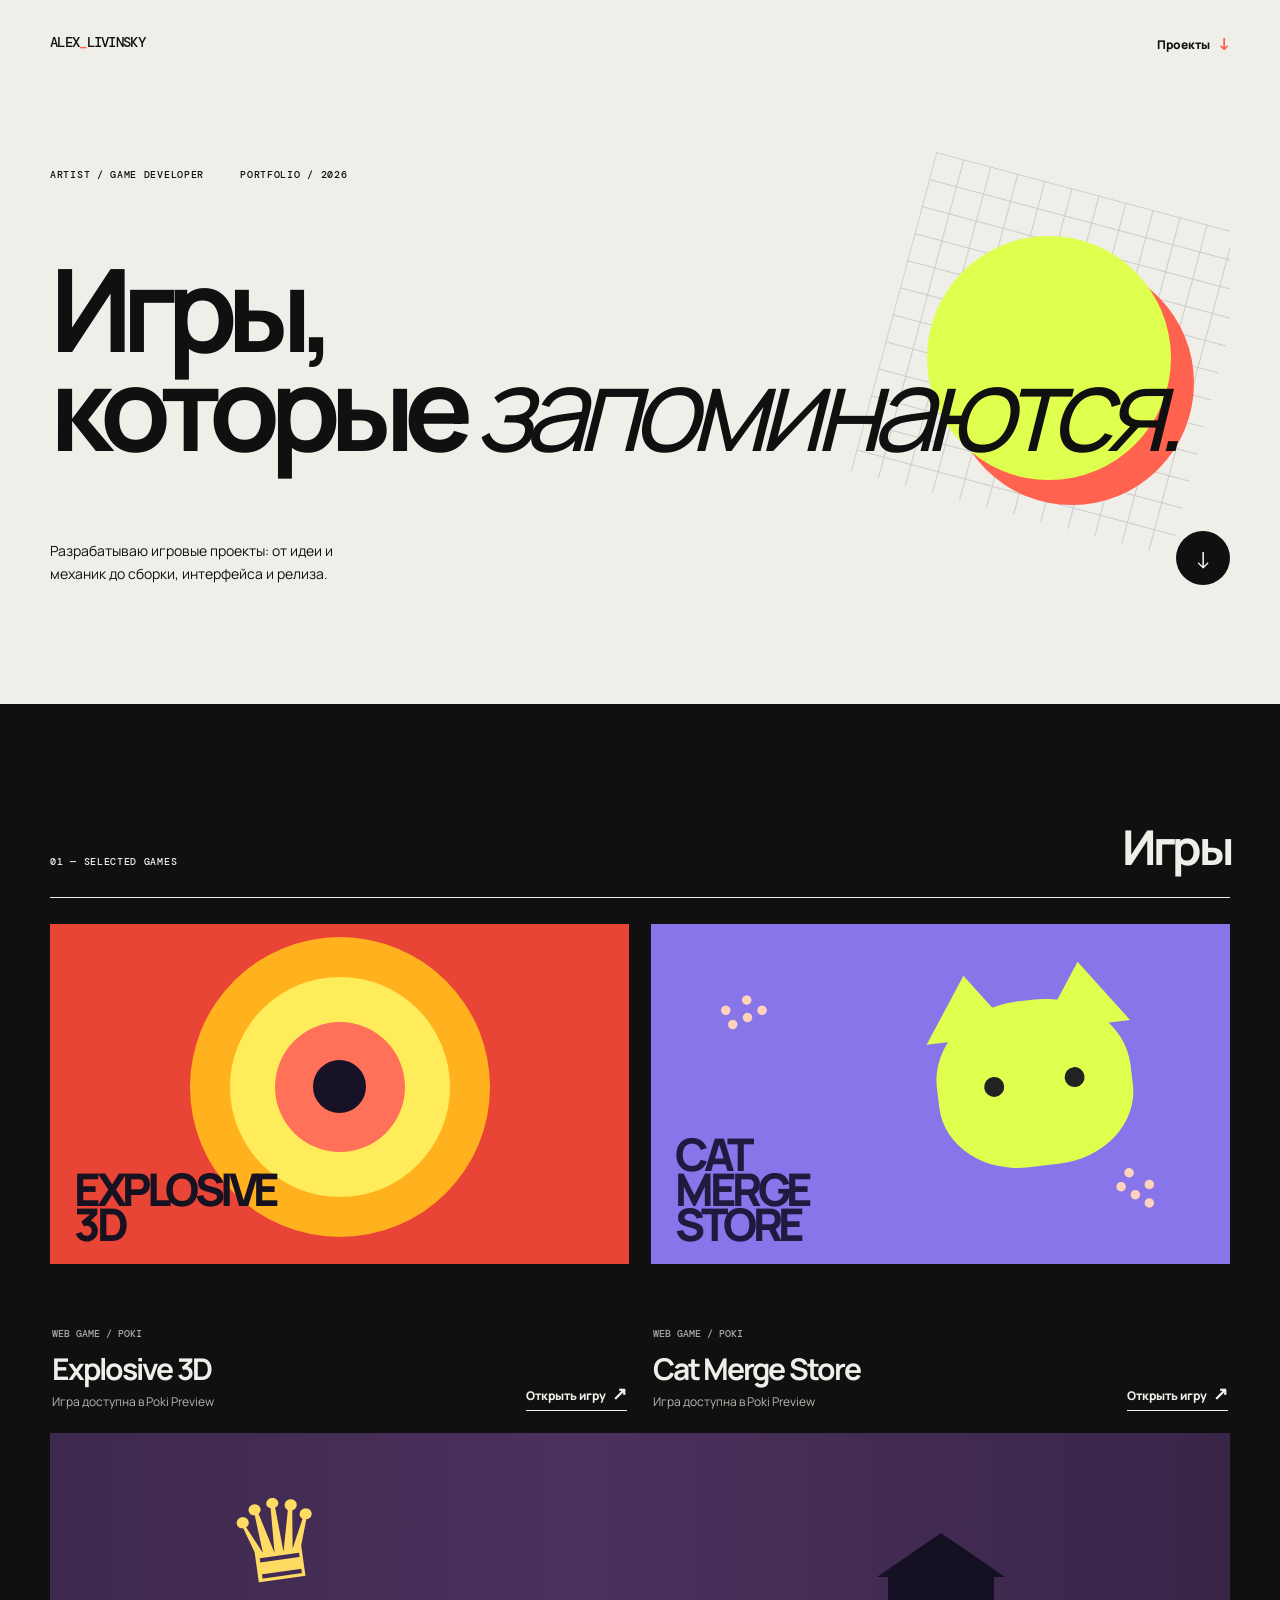
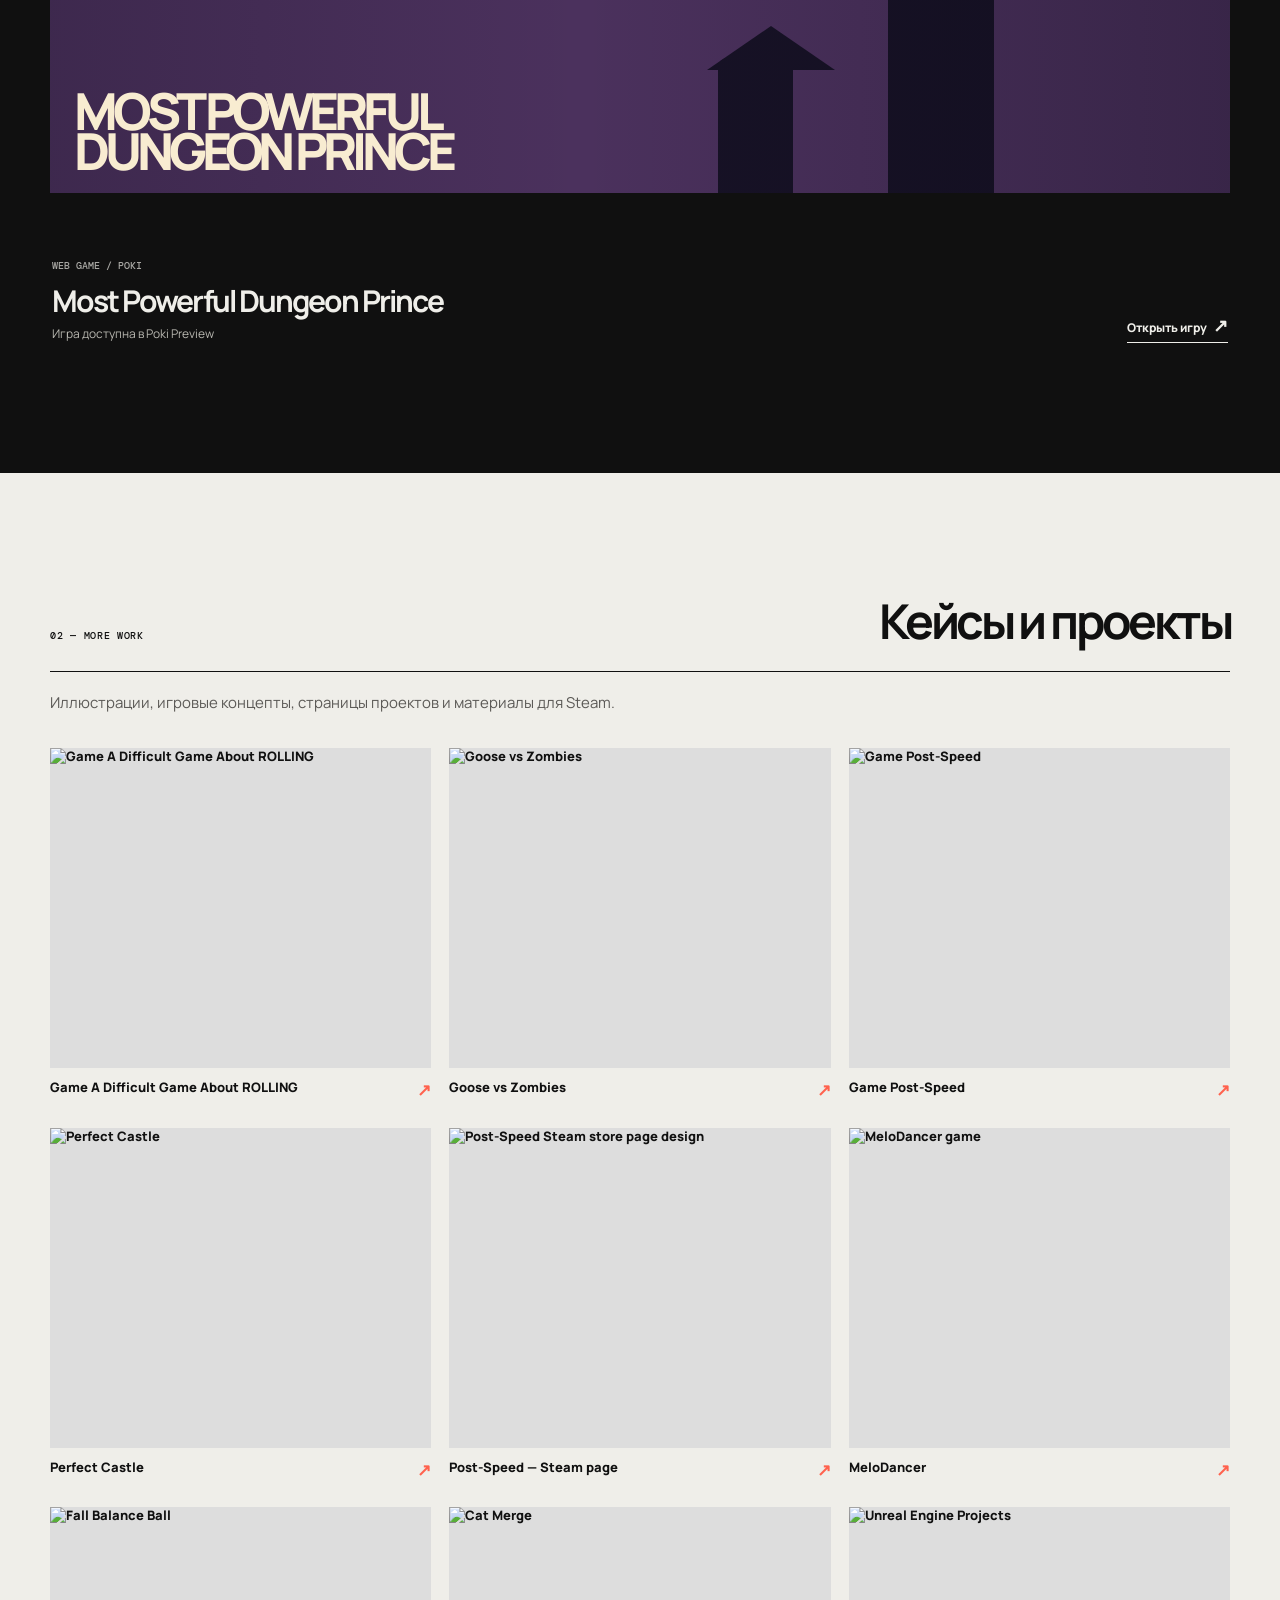
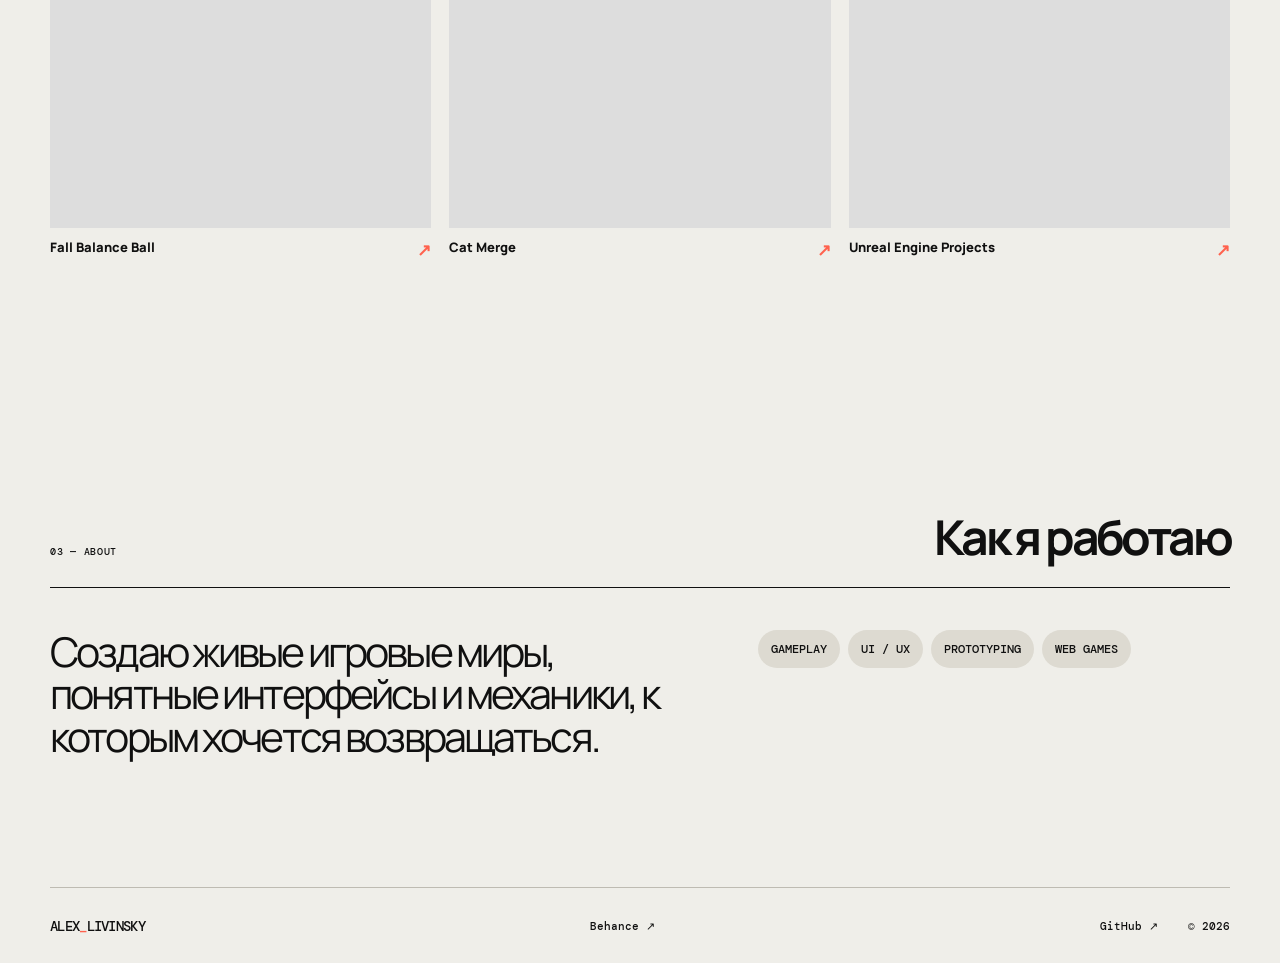
==== index.html @ 9c4ce67a "Build complete game developer portfolio" ====
<!doctype html>
<html lang="ru">
  <head>
    <meta charset="UTF-8" />
    <meta name="viewport" content="width=device-width, initial-scale=1.0" />
    <meta name="description" content="Портфолио Volshebnikcanti — игры и игровые проекты." />
    <title>Alex Livinsky — Game Developer</title>
    <link rel="preconnect" href="https://fonts.googleapis.com" />
    <link rel="preconnect" href="https://fonts.gstatic.com" crossorigin />
    <link href="https://fonts.googleapis.com/css2?family=DM+Mono:wght@400;500&family=Manrope:wght@400;500;600;700;800&display=swap" rel="stylesheet" />
    <link rel="stylesheet" href="styles.css" />
  </head>
  <body>
    <header class="site-header wrap">
      <a class="brand" href="#top">ALEX<span>_</span>LIVINSKY</a>
      <a class="nav-link" href="#games">Проекты <span>↓</span></a>
    </header>

    <main id="top">
      <section class="intro wrap">
        <div class="intro-meta"><span>ARTIST / GAME DEVELOPER</span><span>PORTFOLIO / 2026</span></div>
        <h1>Игры,<br />которые <i>запоминаются.</i></h1>
        <div class="intro-bottom">
          <p>Разрабатываю игровые проекты: от идеи и механик до сборки, интерфейса и релиза.</p>
          <a class="scroll-cue" href="#games" aria-label="Смотреть проекты">↓</a>
        </div>
        <div class="shape shape-grid" aria-hidden="true"></div><div class="shape shape-disc" aria-hidden="true"></div>
      </section>

      <section class="work wrap" id="games">
        <div class="section-head"><span>01 — SELECTED GAMES</span><h2>Игры</h2></div>
        <div class="game-list">
          <article class="game game-explosive">
            <div class="cover cover-explosive" aria-hidden="true">
              <span class="blast blast-1"></span><span class="blast blast-2"></span><span class="blast blast-3"></span><span class="blast-core"></span>
              <span class="cover-label">EXPLOSIVE<br />3D</span>
            </div>
            <div class="game-info"><div><p>WEB GAME / POKI</p><h3>Explosive 3D</h3><span>Игра доступна в Poki Preview</span></div><a href="https://poki.com/en/preview/0fb18f8c-0205-46f5-80f1-90db5573d32d/44653eb8-b43b-4bc2-a3bc-102a88415f2b" target="_blank" rel="noopener noreferrer">Открыть игру <b>↗</b></a></div>
          </article>
          <article class="game game-cats">
            <div class="cover cover-cats" aria-hidden="true">
              <span class="paw paw-a">● ●<br /> ●●●</span><span class="paw paw-b">● ●<br /> ●●●</span><span class="cat-head"><i></i><b></b></span>
              <span class="cover-label">CAT<br />MERGE<br />STORE</span>
            </div>
            <div class="game-info"><div><p>WEB GAME / POKI</p><h3>Cat Merge Store</h3><span>Игра доступна в Poki Preview</span></div><a href="https://poki.com/en/preview/b4ad99ec-dac4-4c6b-b0e3-0bce2c4e9b83/8efb4ad0-d594-44e3-bef9-3acb6468d8c1" target="_blank" rel="noopener noreferrer">Открыть игру <b>↗</b></a></div>
          </article>
          <article class="game game-prince">
            <div class="cover cover-prince" aria-hidden="true"><span class="crown">♛</span><span class="tower tower-one"></span><span class="tower tower-two"></span><span class="cover-label">MOST POWERFUL<br />DUNGEON PRINCE</span></div>
            <div class="game-info"><div><p>WEB GAME / POKI</p><h3>Most Powerful Dungeon Prince</h3><span>Игра доступна в Poki Preview</span></div><a href="https://poki.com/en/preview/b424805a-9661-405a-bba9-ff9f8f399bd0/86fbc33b-1c08-471f-a6b7-9e8db64247b8" target="_blank" rel="noopener noreferrer">Открыть игру <b>↗</b></a></div>
          </article>
        </div>
      </section>

      <section class="cases wrap">
        <div class="section-head"><span>02 — MORE WORK</span><h2>Кейсы и проекты</h2></div>
        <p class="case-intro">Иллюстрации, игровые концепты, страницы проектов и материалы для Steam.</p>
        <div class="case-grid">
          <a class="case-card" href="https://www.behance.net/gallery/225034893/Game-A-Difficult-Game-About-ROLLING" target="_blank" rel="noopener noreferrer"><img src="https://mir-s3-cdn-cf.behance.net/projects/max_808_webp/bea07e225034893.Y3JvcCwxNjMwLDEyNzUsODgsMzk5.png" alt="Game A Difficult Game About ROLLING" /><span>Game A Difficult Game About ROLLING <b>↗</b></span></a>
          <a class="case-card" href="https://www.behance.net/gallery/245911137/Goose-vs-Zombies" target="_blank" rel="noopener noreferrer"><img src="https://mir-s3-cdn-cf.behance.net/projects/max_808_webp/108b53245911137.Y3JvcCw3MzcsNTc2LDM0MSwyOQ.png" alt="Goose vs Zombies" /><span>Goose vs Zombies <b>↗</b></span></a>
          <a class="case-card" href="https://www.behance.net/gallery/225559803/Game-Post-Speed" target="_blank" rel="noopener noreferrer"><img src="https://mir-s3-cdn-cf.behance.net/projects/max_808_webp/a4d1f2225559803.Y3JvcCwxMjIyLDk1NSwwLDIwNQ.jpg" alt="Game Post-Speed" /><span>Game Post-Speed <b>↗</b></span></a>
          <a class="case-card" href="https://www.behance.net/gallery/248946663/Perfect-Castle" target="_blank" rel="noopener noreferrer"><img src="https://mir-s3-cdn-cf.behance.net/projects/max_808_webp/b1308f248946663.Y3JvcCw4NzksNjg4LDI0Myww.jpeg" alt="Perfect Castle" /><span>Perfect Castle <b>↗</b></span></a>
          <a class="case-card" href="https://www.behance.net/gallery/226855785/Post-Speed-Steam-store-page-design" target="_blank" rel="noopener noreferrer"><img src="https://mir-s3-cdn-cf.behance.net/projects/max_808_webp/23f8b1226855785.Y3JvcCw5MDIsNzA2LDI3OSww.jpg" alt="Post-Speed Steam store page design" /><span>Post-Speed — Steam page <b>↗</b></span></a>
          <a class="case-card" href="https://www.behance.net/gallery/244996703/MeloDancer-game" target="_blank" rel="noopener noreferrer"><img src="https://mir-s3-cdn-cf.behance.net/projects/max_808_webp/ac77de244996703.Y3JvcCw3NDcsNTg0LDQzNCw3MA.jpg" alt="MeloDancer game" /><span>MeloDancer <b>↗</b></span></a>
          <a class="case-card" href="https://www.behance.net/gallery/245912583/Fall-Balance-Ball" target="_blank" rel="noopener noreferrer"><img src="https://mir-s3-cdn-cf.behance.net/projects/max_808_webp/aa0b23245912583.Y3JvcCwxNjU1LDEyOTQsMCwzNTI.jpg" alt="Fall Balance Ball" /><span>Fall Balance Ball <b>↗</b></span></a>
          <a class="case-card" href="https://www.behance.net/gallery/254842461/Cat-Merge" target="_blank" rel="noopener noreferrer"><img src="https://mir-s3-cdn-cf.behance.net/projects/max_808_webp/621624254842461.Y3JvcCwxODY3LDE0NjEsMzQyLDA.png" alt="Cat Merge" /><span>Cat Merge <b>↗</b></span></a>
          <a class="case-card" href="https://www.behance.net/gallery/245960425/Unreal-Engine-Projects" target="_blank" rel="noopener noreferrer"><img src="https://mir-s3-cdn-cf.behance.net/projects/max_808_webp/c64ce2245960425.Y3JvcCwxMzI1LDEwMzcsMCww.png" alt="Unreal Engine Projects" /><span>Unreal Engine Projects <b>↗</b></span></a>
        </div>
      </section>

      <section class="about wrap">
        <div class="section-head"><span>03 — ABOUT</span><h2>Как я работаю</h2></div>
        <div class="about-grid"><p class="about-lead">Создаю живые игровые миры, понятные интерфейсы и механики, к которым хочется возвращаться.</p><div class="skills"><span>GAMEPLAY</span><span>UI / UX</span><span>PROTOTYPING</span><span>WEB GAMES</span></div></div>
      </section>
    </main>

    <footer class="footer wrap"><a class="brand" href="#top">ALEX<span>_</span>LIVINSKY</a><a href="https://www.behance.net/livinskyalex" target="_blank" rel="noopener noreferrer">Behance ↗</a><a href="https://github.com/volshebnikcanti" target="_blank" rel="noopener noreferrer">GitHub ↗</a><span>© <span id="year"></span></span></footer>
    <script>document.getElementById('year').textContent = new Date().getFullYear();</script>
  </body>
</html>
---- styles.css ----
:root{--ink:#101010;--chalk:#efeee9;--acid:#dfff4f;--coral:#ff624e;--purple:#8775e9}*{box-sizing:border-box}html{scroll-behavior:smooth}body{margin:0;background:var(--chalk);color:var(--ink);font-family:Manrope,Arial,sans-serif}.wrap{width:min(1180px,calc(100% - 48px));margin:auto}.site-header{height:84px;display:flex;align-items:center;justify-content:space-between}.brand{font:500 14px 'DM Mono',monospace;letter-spacing:-.7px;color:inherit;text-decoration:none}.brand span{color:var(--coral)}.nav-link{color:inherit;text-decoration:none;font-size:12px;font-weight:800}.nav-link span{font-size:17px;margin-left:6px;color:var(--coral)}.intro{min-height:620px;padding:84px 0 66px;position:relative;overflow:hidden}.intro-meta,.section-head>span{font:500 10px 'DM Mono',monospace;letter-spacing:.7px}.intro-meta{display:flex;gap:36px}.intro h1{font-size:clamp(57px,9vw,128px);line-height:.86;letter-spacing:-.092em;margin:78px 0 0;position:relative;z-index:2}.intro h1 i{font-weight:400}.intro-bottom{display:flex;justify-content:space-between;align-items:end;margin-top:74px;position:relative;z-index:2}.intro-bottom p{margin:0;max-width:325px;font-size:14px;line-height:1.65}.scroll-cue{display:grid;place-items:center;width:54px;height:54px;border-radius:50%;background:var(--ink);color:white;text-decoration:none;font-size:23px}.shape{position:absolute}.shape-grid{width:330px;height:330px;right:1%;top:105px;opacity:.15;background-image:linear-gradient(var(--ink) 1px,transparent 1px),linear-gradient(90deg,var(--ink) 1px,transparent 1px);background-size:28px 28px;transform:rotate(15deg)}.shape-disc{width:244px;height:244px;border-radius:50%;right:5%;top:152px;background:var(--acid);box-shadow:23px 25px 0 var(--coral)}.work{padding:110px 0 130px;background:var(--ink);color:var(--chalk);max-width:none;width:100%;padding-left:max(24px,calc((100% - 1180px)/2));padding-right:max(24px,calc((100% - 1180px)/2))}.section-head{display:flex;justify-content:space-between;align-items:baseline;border-bottom:1px solid currentColor;padding-bottom:18px}.section-head h2{font-size:48px;letter-spacing:-.075em;margin:0}.game-list{display:grid;grid-template-columns:1fr 1fr;gap:22px;margin-top:26px}.game{min-height:487px;display:flex;flex-direction:column;justify-content:space-between}.cover{height:340px;position:relative;overflow:hidden}.cover-explosive{background:#e94536}.blast{position:absolute;border-radius:50%;left:50%;top:48%;transform:translate(-50%,-50%)}.blast-1{height:300px;width:300px;background:#ffb11e}.blast-2{height:220px;width:220px;background:#ffec5b}.blast-3{height:130px;width:130px;background:#ff7158}.blast-core{position:absolute;width:53px;height:53px;border-radius:50%;background:#181226;left:calc(50% - 27px);top:calc(48% - 27px)}.cover-label{position:absolute;bottom:22px;left:24px;font-size:45px;font-weight:800;letter-spacing:-.1em;line-height:.78;color:#171221}.cover-cats{background:var(--purple)}.cat-head{width:195px;height:166px;background:var(--acid);border-radius:46% 46% 42% 42%;position:absolute;right:17%;top:76px;transform:rotate(-7deg)}.cat-head:before,.cat-head:after{content:'';position:absolute;top:-32px;border-style:solid;border-width:0 45px 64px;border-color:transparent transparent var(--acid)}.cat-head:before{left:-5px}.cat-head:after{right:-5px}.cat-head i,.cat-head b{position:absolute;top:72px;width:20px;height:20px;border-radius:50%;background:#222}.cat-head i{left:47px}.cat-head b{right:47px}.paw{position:absolute;font-size:22px;letter-spacing:3px;line-height:16px;color:#ffd3bb;transform:rotate(-26deg)}.paw-a{left:12%;top:20%}.paw-b{right:11%;bottom:18%;transform:rotate(30deg)}.cover-cats .cover-label{color:#201a40}.game-info{padding:22px 2px 0;display:flex;justify-content:space-between;align-items:end;gap:16px}.game-info p{font:500 10px 'DM Mono',monospace;margin:0 0 8px;color:#a9a8a4}.game-info h3{font-size:30px;letter-spacing:-.065em;margin:0}.game-info span{font-size:12px;color:#b8b7b0}.game-info a{font-size:12px;font-weight:800;color:var(--chalk);text-decoration:none;border-bottom:1px solid var(--chalk);padding-bottom:5px;white-space:nowrap}.game-info b{font-size:18px;margin-left:4px}.about{padding:118px 0 130px}.about-grid{margin-top:42px;display:grid;grid-template-columns:1.15fr .85fr;gap:70px}.about-lead{font-size:clamp(26px,3.2vw,44px);line-height:1.04;letter-spacing:-.07em;margin:0}.skills{display:flex;gap:8px;align-content:start;flex-wrap:wrap}.skills span{font:500 12px 'DM Mono',monospace;padding:11px 13px;background:#dddad1;border-radius:99px}.footer{border-top:1px solid #bebbb2;min-height:76px;display:flex;align-items:center;gap:30px;font:500 11px 'DM Mono',monospace}.footer a:not(.brand){color:inherit;text-decoration:none;margin-left:auto}@media(max-width:700px){.wrap{width:min(100% - 32px,1180px)}.intro{min-height:590px;padding-top:57px}.intro h1{margin-top:72px}.intro-bottom{margin-top:145px}.shape-disc{width:174px;height:174px;right:-25px;top:174px}.shape-grid{right:-70px}.work{padding:78px 16px 90px}.section-head h2{font-size:40px}.game-list{grid-template-columns:1fr}.cover{height:292px}.game{min-height:435px}.game-info h3{font-size:26px}.about{padding:81px 0}.about-grid{grid-template-columns:1fr;gap:35px;margin-top:32px}.footer{gap:13px}.footer a:not(.brand){margin-left:auto}.intro-meta{gap:16px;font-size:9px}}

.game-prince{grid-column:1/-1;min-height:510px}.cover-prince{background:#4b315d;height:360px}.cover-prince:after{content:'';position:absolute;inset:0;background:linear-gradient(90deg,rgba(8,7,18,.2),transparent 45%,rgba(8,7,18,.28))}.crown{position:absolute;z-index:1;left:15%;top:48px;font-size:112px;line-height:1;color:#ffdb63;transform:rotate(-8deg)}.tower{position:absolute;bottom:0;background:#171226;border-radius:9px 9px 0 0}.tower-one{height:228px;width:106px;right:20%}.tower-two{height:135px;width:75px;right:37%}.tower:before{content:'';position:absolute;left:-11px;top:-32px;border-style:solid;border-width:0 64px 44px;border-color:transparent transparent #171226}.cover-prince .cover-label{z-index:2;color:#f8ecd1;font-size:51px}.cases{padding:115px 0 125px}.case-intro{font-size:15px;color:#5c5a57;margin:20px 0 35px}.case-grid{display:grid;grid-template-columns:repeat(3,1fr);gap:26px 18px}.case-card{color:var(--ink);text-decoration:none;font-size:13px;font-weight:800;line-height:1.3}.case-card img{display:block;width:100%;aspect-ratio:1.19;object-fit:cover;margin-bottom:11px;background:#ddd;transition:transform .2s,box-shadow .2s}.case-card span{display:flex;justify-content:space-between;gap:10px}.case-card b{font-size:17px;color:var(--coral)}.case-card:hover img{transform:translateY(-4px);box-shadow:0 12px 20px rgba(0,0,0,.12)}@media(max-width:700px){.game-prince{grid-column:auto}.cover-prince{height:292px}.crown{font-size:77px}.cover-prince .cover-label{font-size:38px}.cases{padding:80px 0}.case-grid{grid-template-columns:1fr 1fr;gap:25px 12px}.case-card{font-size:11px}.footer a:not(.brand){margin-left:0}.footer span{margin-left:auto}}
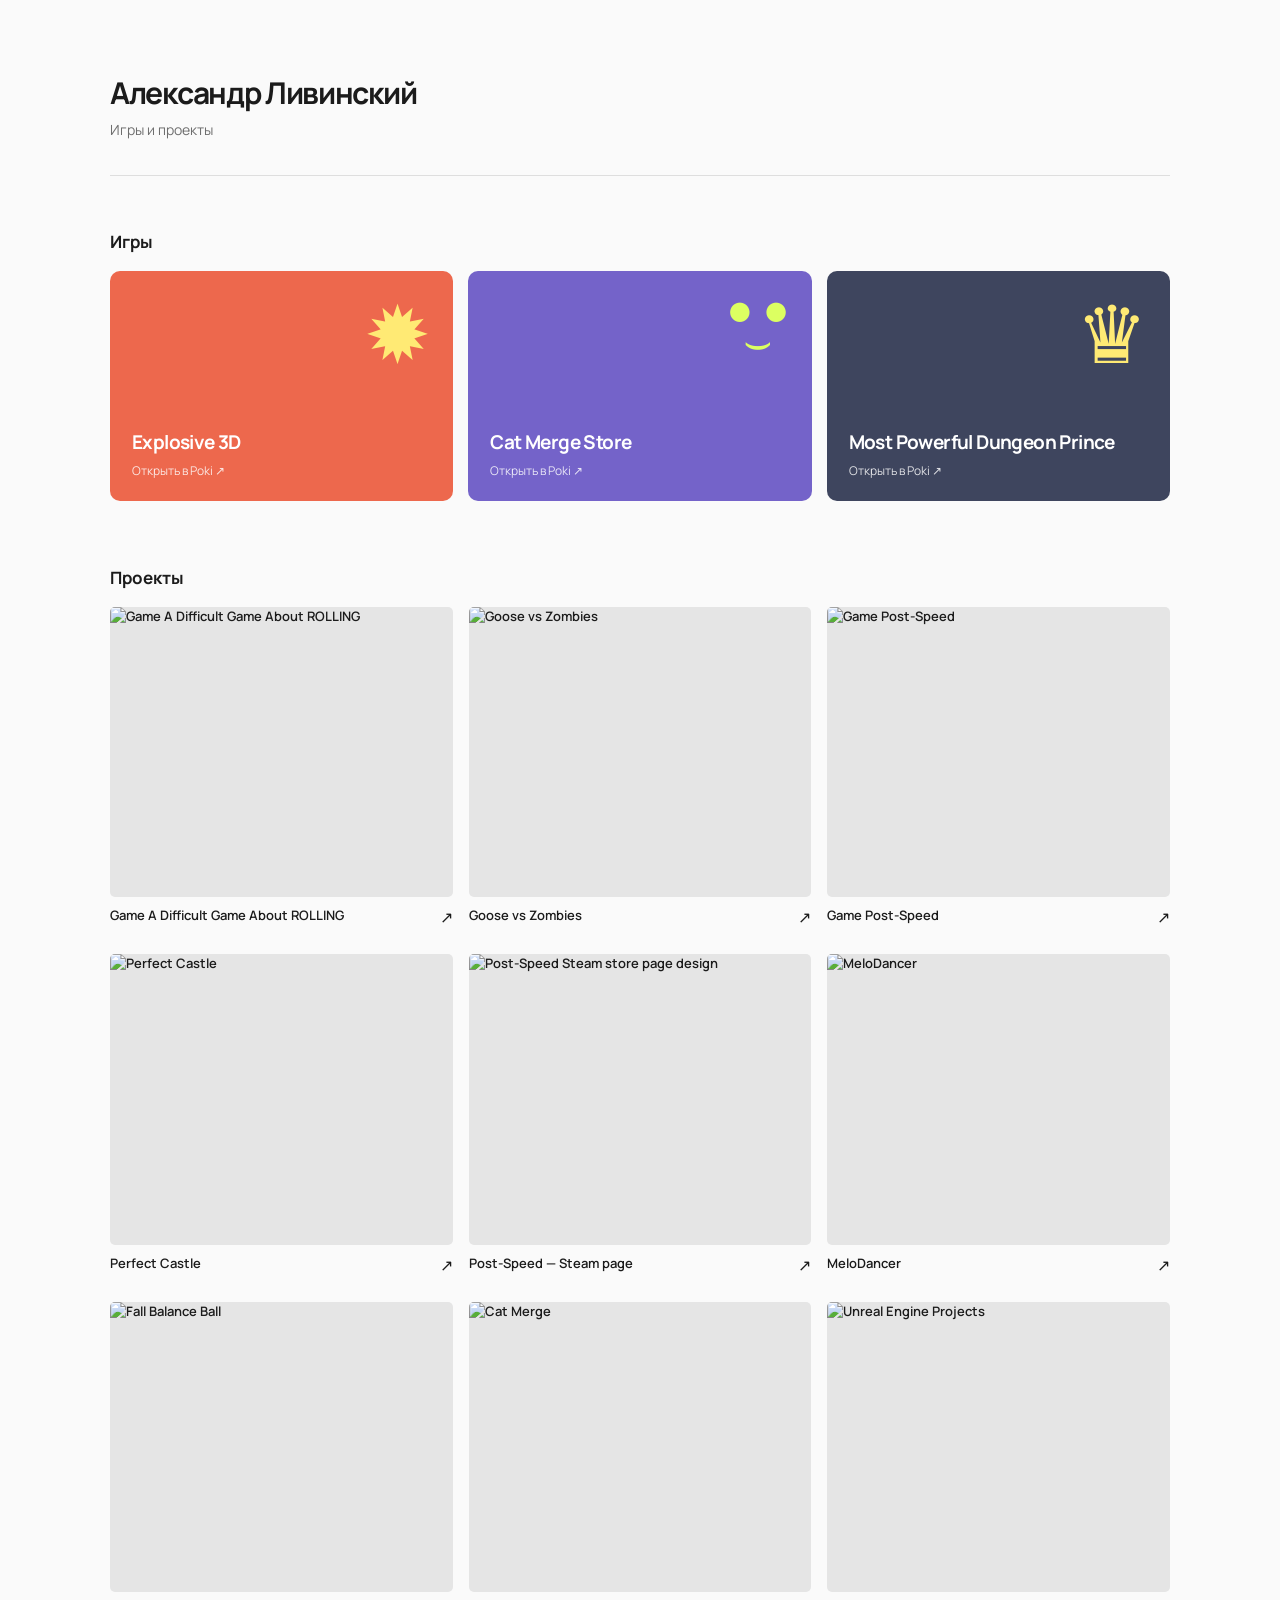
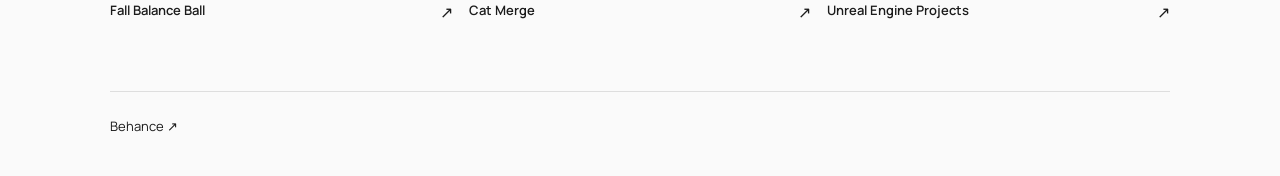
==== commit 6a63bb62: "ok" ====
--- a/index.html
+++ b/index.html
@@ -3,77 +3,39 @@
   <head>
     <meta charset="UTF-8" />
     <meta name="viewport" content="width=device-width, initial-scale=1.0" />
-    <meta name="description" content="Портфолио Volshebnikcanti — игры и игровые проекты." />
-    <title>Alex Livinsky — Game Developer</title>
+    <meta name="description" content="Игры и проекты Александра Ливинского." />
+    <title>Александр Ливинский — игры и проекты</title>
     <link rel="preconnect" href="https://fonts.googleapis.com" />
     <link rel="preconnect" href="https://fonts.gstatic.com" crossorigin />
-    <link href="https://fonts.googleapis.com/css2?family=DM+Mono:wght@400;500&family=Manrope:wght@400;500;600;700;800&display=swap" rel="stylesheet" />
+    <link href="https://fonts.googleapis.com/css2?family=Manrope:wght@400;500;600;700&display=swap" rel="stylesheet" />
     <link rel="stylesheet" href="styles.css" />
   </head>
   <body>
-    <header class="site-header wrap">
-      <a class="brand" href="#top">ALEX<span>_</span>LIVINSKY</a>
-      <a class="nav-link" href="#games">Проекты <span>↓</span></a>
-    </header>
-
-    <main id="top">
-      <section class="intro wrap">
-        <div class="intro-meta"><span>ARTIST / GAME DEVELOPER</span><span>PORTFOLIO / 2026</span></div>
-        <h1>Игры,<br />которые <i>запоминаются.</i></h1>
-        <div class="intro-bottom">
-          <p>Разрабатываю игровые проекты: от идеи и механик до сборки, интерфейса и релиза.</p>
-          <a class="scroll-cue" href="#games" aria-label="Смотреть проекты">↓</a>
-        </div>
-        <div class="shape shape-grid" aria-hidden="true"></div><div class="shape shape-disc" aria-hidden="true"></div>
-      </section>
-
-      <section class="work wrap" id="games">
-        <div class="section-head"><span>01 — SELECTED GAMES</span><h2>Игры</h2></div>
-        <div class="game-list">
-          <article class="game game-explosive">
-            <div class="cover cover-explosive" aria-hidden="true">
-              <span class="blast blast-1"></span><span class="blast blast-2"></span><span class="blast blast-3"></span><span class="blast-core"></span>
-              <span class="cover-label">EXPLOSIVE<br />3D</span>
-            </div>
-            <div class="game-info"><div><p>WEB GAME / POKI</p><h3>Explosive 3D</h3><span>Игра доступна в Poki Preview</span></div><a href="https://poki.com/en/preview/0fb18f8c-0205-46f5-80f1-90db5573d32d/44653eb8-b43b-4bc2-a3bc-102a88415f2b" target="_blank" rel="noopener noreferrer">Открыть игру <b>↗</b></a></div>
-          </article>
-          <article class="game game-cats">
-            <div class="cover cover-cats" aria-hidden="true">
-              <span class="paw paw-a">● ●<br /> ●●●</span><span class="paw paw-b">● ●<br /> ●●●</span><span class="cat-head"><i></i><b></b></span>
-              <span class="cover-label">CAT<br />MERGE<br />STORE</span>
-            </div>
-            <div class="game-info"><div><p>WEB GAME / POKI</p><h3>Cat Merge Store</h3><span>Игра доступна в Poki Preview</span></div><a href="https://poki.com/en/preview/b4ad99ec-dac4-4c6b-b0e3-0bce2c4e9b83/8efb4ad0-d594-44e3-bef9-3acb6468d8c1" target="_blank" rel="noopener noreferrer">Открыть игру <b>↗</b></a></div>
-          </article>
-          <article class="game game-prince">
-            <div class="cover cover-prince" aria-hidden="true"><span class="crown">♛</span><span class="tower tower-one"></span><span class="tower tower-two"></span><span class="cover-label">MOST POWERFUL<br />DUNGEON PRINCE</span></div>
-            <div class="game-info"><div><p>WEB GAME / POKI</p><h3>Most Powerful Dungeon Prince</h3><span>Игра доступна в Poki Preview</span></div><a href="https://poki.com/en/preview/b424805a-9661-405a-bba9-ff9f8f399bd0/86fbc33b-1c08-471f-a6b7-9e8db64247b8" target="_blank" rel="noopener noreferrer">Открыть игру <b>↗</b></a></div>
-          </article>
+    <main class="page">
+      <header><h1>Александр Ливинский</h1><p>Игры и проекты</p></header>
+      <section>
+        <h2>Игры</h2>
+        <div class="games">
+          <a class="game-card orange" href="https://poki.com/en/preview/0fb18f8c-0205-46f5-80f1-90db5573d32d/44653eb8-b43b-4bc2-a3bc-102a88415f2b" target="_blank" rel="noopener noreferrer"><span class="game-art">✹</span><span><b>Explosive 3D</b><small>Открыть в Poki ↗</small></span></a>
+          <a class="game-card purple" href="https://poki.com/en/preview/b4ad99ec-dac4-4c6b-b0e3-0bce2c4e9b83/8efb4ad0-d594-44e3-bef9-3acb6468d8c1" target="_blank" rel="noopener noreferrer"><span class="game-art cat">● ●<br />⌣</span><span><b>Cat Merge Store</b><small>Открыть в Poki ↗</small></span></a>
+          <a class="game-card navy" href="https://poki.com/en/preview/b424805a-9661-405a-bba9-ff9f8f399bd0/86fbc33b-1c08-471f-a6b7-9e8db64247b8" target="_blank" rel="noopener noreferrer"><span class="game-art">♛</span><span><b>Most Powerful Dungeon Prince</b><small>Открыть в Poki ↗</small></span></a>
         </div>
       </section>
-
-      <section class="cases wrap">
-        <div class="section-head"><span>02 — MORE WORK</span><h2>Кейсы и проекты</h2></div>
-        <p class="case-intro">Иллюстрации, игровые концепты, страницы проектов и материалы для Steam.</p>
-        <div class="case-grid">
-          <a class="case-card" href="https://www.behance.net/gallery/225034893/Game-A-Difficult-Game-About-ROLLING" target="_blank" rel="noopener noreferrer"><img src="https://mir-s3-cdn-cf.behance.net/projects/max_808_webp/bea07e225034893.Y3JvcCwxNjMwLDEyNzUsODgsMzk5.png" alt="Game A Difficult Game About ROLLING" /><span>Game A Difficult Game About ROLLING <b>↗</b></span></a>
-          <a class="case-card" href="https://www.behance.net/gallery/245911137/Goose-vs-Zombies" target="_blank" rel="noopener noreferrer"><img src="https://mir-s3-cdn-cf.behance.net/projects/max_808_webp/108b53245911137.Y3JvcCw3MzcsNTc2LDM0MSwyOQ.png" alt="Goose vs Zombies" /><span>Goose vs Zombies <b>↗</b></span></a>
-          <a class="case-card" href="https://www.behance.net/gallery/225559803/Game-Post-Speed" target="_blank" rel="noopener noreferrer"><img src="https://mir-s3-cdn-cf.behance.net/projects/max_808_webp/a4d1f2225559803.Y3JvcCwxMjIyLDk1NSwwLDIwNQ.jpg" alt="Game Post-Speed" /><span>Game Post-Speed <b>↗</b></span></a>
-          <a class="case-card" href="https://www.behance.net/gallery/248946663/Perfect-Castle" target="_blank" rel="noopener noreferrer"><img src="https://mir-s3-cdn-cf.behance.net/projects/max_808_webp/b1308f248946663.Y3JvcCw4NzksNjg4LDI0Myww.jpeg" alt="Perfect Castle" /><span>Perfect Castle <b>↗</b></span></a>
-          <a class="case-card" href="https://www.behance.net/gallery/226855785/Post-Speed-Steam-store-page-design" target="_blank" rel="noopener noreferrer"><img src="https://mir-s3-cdn-cf.behance.net/projects/max_808_webp/23f8b1226855785.Y3JvcCw5MDIsNzA2LDI3OSww.jpg" alt="Post-Speed Steam store page design" /><span>Post-Speed — Steam page <b>↗</b></span></a>
-          <a class="case-card" href="https://www.behance.net/gallery/244996703/MeloDancer-game" target="_blank" rel="noopener noreferrer"><img src="https://mir-s3-cdn-cf.behance.net/projects/max_808_webp/ac77de244996703.Y3JvcCw3NDcsNTg0LDQzNCw3MA.jpg" alt="MeloDancer game" /><span>MeloDancer <b>↗</b></span></a>
-          <a class="case-card" href="https://www.behance.net/gallery/245912583/Fall-Balance-Ball" target="_blank" rel="noopener noreferrer"><img src="https://mir-s3-cdn-cf.behance.net/projects/max_808_webp/aa0b23245912583.Y3JvcCwxNjU1LDEyOTQsMCwzNTI.jpg" alt="Fall Balance Ball" /><span>Fall Balance Ball <b>↗</b></span></a>
-          <a class="case-card" href="https://www.behance.net/gallery/254842461/Cat-Merge" target="_blank" rel="noopener noreferrer"><img src="https://mir-s3-cdn-cf.behance.net/projects/max_808_webp/621624254842461.Y3JvcCwxODY3LDE0NjEsMzQyLDA.png" alt="Cat Merge" /><span>Cat Merge <b>↗</b></span></a>
-          <a class="case-card" href="https://www.behance.net/gallery/245960425/Unreal-Engine-Projects" target="_blank" rel="noopener noreferrer"><img src="https://mir-s3-cdn-cf.behance.net/projects/max_808_webp/c64ce2245960425.Y3JvcCwxMzI1LDEwMzcsMCww.png" alt="Unreal Engine Projects" /><span>Unreal Engine Projects <b>↗</b></span></a>
+      <section>
+        <h2>Проекты</h2>
+        <div class="projects">
+          <a href="https://www.behance.net/gallery/225034893/Game-A-Difficult-Game-About-ROLLING" target="_blank" rel="noopener noreferrer"><img src="https://mir-s3-cdn-cf.behance.net/projects/max_808_webp/bea07e225034893.Y3JvcCwxNjMwLDEyNzUsODgsMzk5.png" alt="Game A Difficult Game About ROLLING" /><span>Game A Difficult Game About ROLLING <b>↗</b></span></a>
+          <a href="https://www.behance.net/gallery/245911137/Goose-vs-Zombies" target="_blank" rel="noopener noreferrer"><img src="https://mir-s3-cdn-cf.behance.net/projects/max_808_webp/108b53245911137.Y3JvcCw3MzcsNTc2LDM0MSwyOQ.png" alt="Goose vs Zombies" /><span>Goose vs Zombies <b>↗</b></span></a>
+          <a href="https://www.behance.net/gallery/225559803/Game-Post-Speed" target="_blank" rel="noopener noreferrer"><img src="https://mir-s3-cdn-cf.behance.net/projects/max_808_webp/a4d1f2225559803.Y3JvcCwxMjIyLDk1NSwwLDIwNQ.jpg" alt="Game Post-Speed" /><span>Game Post-Speed <b>↗</b></span></a>
+          <a href="https://www.behance.net/gallery/248946663/Perfect-Castle" target="_blank" rel="noopener noreferrer"><img src="https://mir-s3-cdn-cf.behance.net/projects/max_808_webp/b1308f248946663.Y3JvcCw4NzksNjg4LDI0Myww.jpeg" alt="Perfect Castle" /><span>Perfect Castle <b>↗</b></span></a>
+          <a href="https://www.behance.net/gallery/226855785/Post-Speed-Steam-store-page-design" target="_blank" rel="noopener noreferrer"><img src="https://mir-s3-cdn-cf.behance.net/projects/max_808_webp/23f8b1226855785.Y3JvcCw5MDIsNzA2LDI3OSww.jpg" alt="Post-Speed Steam store page design" /><span>Post-Speed — Steam page <b>↗</b></span></a>
+          <a href="https://www.behance.net/gallery/244996703/MeloDancer-game" target="_blank" rel="noopener noreferrer"><img src="https://mir-s3-cdn-cf.behance.net/projects/max_808_webp/ac77de244996703.Y3JvcCwxMjIyLDk1NSwwLDIwNQ.jpg" alt="MeloDancer" /><span>MeloDancer <b>↗</b></span></a>
+          <a href="https://www.behance.net/gallery/245912583/Fall-Balance-Ball" target="_blank" rel="noopener noreferrer"><img src="https://mir-s3-cdn-cf.behance.net/projects/max_808_webp/aa0b23245912583.Y3JvcCwxNjU1LDEyOTQsMCwzNTI.jpg" alt="Fall Balance Ball" /><span>Fall Balance Ball <b>↗</b></span></a>
+          <a href="https://www.behance.net/gallery/254842461/Cat-Merge" target="_blank" rel="noopener noreferrer"><img src="https://mir-s3-cdn-cf.behance.net/projects/max_808_webp/621624254842461.Y3JvcCwxODY3LDE0NjEsMzQyLDA.png" alt="Cat Merge" /><span>Cat Merge <b>↗</b></span></a>
+          <a href="https://www.behance.net/gallery/245960425/Unreal-Engine-Projects" target="_blank" rel="noopener noreferrer"><img src="https://mir-s3-cdn-cf.behance.net/projects/max_808_webp/c64ce2245960425.Y3JvcCwxMzI1LDEwMzcsMCww.png" alt="Unreal Engine Projects" /><span>Unreal Engine Projects <b>↗</b></span></a>
         </div>
       </section>
-
-      <section class="about wrap">
-        <div class="section-head"><span>03 — ABOUT</span><h2>Как я работаю</h2></div>
-        <div class="about-grid"><p class="about-lead">Создаю живые игровые миры, понятные интерфейсы и механики, к которым хочется возвращаться.</p><div class="skills"><span>GAMEPLAY</span><span>UI / UX</span><span>PROTOTYPING</span><span>WEB GAMES</span></div></div>
-      </section>
+      <footer><a href="https://www.behance.net/livinskyalex" target="_blank" rel="noopener noreferrer">Behance ↗</a></footer>
     </main>
-
-    <footer class="footer wrap"><a class="brand" href="#top">ALEX<span>_</span>LIVINSKY</a><a href="https://www.behance.net/livinskyalex" target="_blank" rel="noopener noreferrer">Behance ↗</a><a href="https://github.com/volshebnikcanti" target="_blank" rel="noopener noreferrer">GitHub ↗</a><span>© <span id="year"></span></span></footer>
-    <script>document.getElementById('year').textContent = new Date().getFullYear();</script>
   </body>
 </html>
--- a/styles.css
+++ b/styles.css
@@ -1,3 +1 @@
-:root{--ink:#101010;--chalk:#efeee9;--acid:#dfff4f;--coral:#ff624e;--purple:#8775e9}*{box-sizing:border-box}html{scroll-behavior:smooth}body{margin:0;background:var(--chalk);color:var(--ink);font-family:Manrope,Arial,sans-serif}.wrap{width:min(1180px,calc(100% - 48px));margin:auto}.site-header{height:84px;display:flex;align-items:center;justify-content:space-between}.brand{font:500 14px 'DM Mono',monospace;letter-spacing:-.7px;color:inherit;text-decoration:none}.brand span{color:var(--coral)}.nav-link{color:inherit;text-decoration:none;font-size:12px;font-weight:800}.nav-link span{font-size:17px;margin-left:6px;color:var(--coral)}.intro{min-height:620px;padding:84px 0 66px;position:relative;overflow:hidden}.intro-meta,.section-head>span{font:500 10px 'DM Mono',monospace;letter-spacing:.7px}.intro-meta{display:flex;gap:36px}.intro h1{font-size:clamp(57px,9vw,128px);line-height:.86;letter-spacing:-.092em;margin:78px 0 0;position:relative;z-index:2}.intro h1 i{font-weight:400}.intro-bottom{display:flex;justify-content:space-between;align-items:end;margin-top:74px;position:relative;z-index:2}.intro-bottom p{margin:0;max-width:325px;font-size:14px;line-height:1.65}.scroll-cue{display:grid;place-items:center;width:54px;height:54px;border-radius:50%;background:var(--ink);color:white;text-decoration:none;font-size:23px}.shape{position:absolute}.shape-grid{width:330px;height:330px;right:1%;top:105px;opacity:.15;background-image:linear-gradient(var(--ink) 1px,transparent 1px),linear-gradient(90deg,var(--ink) 1px,transparent 1px);background-size:28px 28px;transform:rotate(15deg)}.shape-disc{width:244px;height:244px;border-radius:50%;right:5%;top:152px;background:var(--acid);box-shadow:23px 25px 0 var(--coral)}.work{padding:110px 0 130px;background:var(--ink);color:var(--chalk);max-width:none;width:100%;padding-left:max(24px,calc((100% - 1180px)/2));padding-right:max(24px,calc((100% - 1180px)/2))}.section-head{display:flex;justify-content:space-between;align-items:baseline;border-bottom:1px solid currentColor;padding-bottom:18px}.section-head h2{font-size:48px;letter-spacing:-.075em;margin:0}.game-list{display:grid;grid-template-columns:1fr 1fr;gap:22px;margin-top:26px}.game{min-height:487px;display:flex;flex-direction:column;justify-content:space-between}.cover{height:340px;position:relative;overflow:hidden}.cover-explosive{background:#e94536}.blast{position:absolute;border-radius:50%;left:50%;top:48%;transform:translate(-50%,-50%)}.blast-1{height:300px;width:300px;background:#ffb11e}.blast-2{height:220px;width:220px;background:#ffec5b}.blast-3{height:130px;width:130px;background:#ff7158}.blast-core{position:absolute;width:53px;height:53px;border-radius:50%;background:#181226;left:calc(50% - 27px);top:calc(48% - 27px)}.cover-label{position:absolute;bottom:22px;left:24px;font-size:45px;font-weight:800;letter-spacing:-.1em;line-height:.78;color:#171221}.cover-cats{background:var(--purple)}.cat-head{width:195px;height:166px;background:var(--acid);border-radius:46% 46% 42% 42%;position:absolute;right:17%;top:76px;transform:rotate(-7deg)}.cat-head:before,.cat-head:after{content:'';position:absolute;top:-32px;border-style:solid;border-width:0 45px 64px;border-color:transparent transparent var(--acid)}.cat-head:before{left:-5px}.cat-head:after{right:-5px}.cat-head i,.cat-head b{position:absolute;top:72px;width:20px;height:20px;border-radius:50%;background:#222}.cat-head i{left:47px}.cat-head b{right:47px}.paw{position:absolute;font-size:22px;letter-spacing:3px;line-height:16px;color:#ffd3bb;transform:rotate(-26deg)}.paw-a{left:12%;top:20%}.paw-b{right:11%;bottom:18%;transform:rotate(30deg)}.cover-cats .cover-label{color:#201a40}.game-info{padding:22px 2px 0;display:flex;justify-content:space-between;align-items:end;gap:16px}.game-info p{font:500 10px 'DM Mono',monospace;margin:0 0 8px;color:#a9a8a4}.game-info h3{font-size:30px;letter-spacing:-.065em;margin:0}.game-info span{font-size:12px;color:#b8b7b0}.game-info a{font-size:12px;font-weight:800;color:var(--chalk);text-decoration:none;border-bottom:1px solid var(--chalk);padding-bottom:5px;white-space:nowrap}.game-info b{font-size:18px;margin-left:4px}.about{padding:118px 0 130px}.about-grid{margin-top:42px;display:grid;grid-template-columns:1.15fr .85fr;gap:70px}.about-lead{font-size:clamp(26px,3.2vw,44px);line-height:1.04;letter-spacing:-.07em;margin:0}.skills{display:flex;gap:8px;align-content:start;flex-wrap:wrap}.skills span{font:500 12px 'DM Mono',monospace;padding:11px 13px;background:#dddad1;border-radius:99px}.footer{border-top:1px solid #bebbb2;min-height:76px;display:flex;align-items:center;gap:30px;font:500 11px 'DM Mono',monospace}.footer a:not(.brand){color:inherit;text-decoration:none;margin-left:auto}@media(max-width:700px){.wrap{width:min(100% - 32px,1180px)}.intro{min-height:590px;padding-top:57px}.intro h1{margin-top:72px}.intro-bottom{margin-top:145px}.shape-disc{width:174px;height:174px;right:-25px;top:174px}.shape-grid{right:-70px}.work{padding:78px 16px 90px}.section-head h2{font-size:40px}.game-list{grid-template-columns:1fr}.cover{height:292px}.game{min-height:435px}.game-info h3{font-size:26px}.about{padding:81px 0}.about-grid{grid-template-columns:1fr;gap:35px;margin-top:32px}.footer{gap:13px}.footer a:not(.brand){margin-left:auto}.intro-meta{gap:16px;font-size:9px}}
-
-.game-prince{grid-column:1/-1;min-height:510px}.cover-prince{background:#4b315d;height:360px}.cover-prince:after{content:'';position:absolute;inset:0;background:linear-gradient(90deg,rgba(8,7,18,.2),transparent 45%,rgba(8,7,18,.28))}.crown{position:absolute;z-index:1;left:15%;top:48px;font-size:112px;line-height:1;color:#ffdb63;transform:rotate(-8deg)}.tower{position:absolute;bottom:0;background:#171226;border-radius:9px 9px 0 0}.tower-one{height:228px;width:106px;right:20%}.tower-two{height:135px;width:75px;right:37%}.tower:before{content:'';position:absolute;left:-11px;top:-32px;border-style:solid;border-width:0 64px 44px;border-color:transparent transparent #171226}.cover-prince .cover-label{z-index:2;color:#f8ecd1;font-size:51px}.cases{padding:115px 0 125px}.case-intro{font-size:15px;color:#5c5a57;margin:20px 0 35px}.case-grid{display:grid;grid-template-columns:repeat(3,1fr);gap:26px 18px}.case-card{color:var(--ink);text-decoration:none;font-size:13px;font-weight:800;line-height:1.3}.case-card img{display:block;width:100%;aspect-ratio:1.19;object-fit:cover;margin-bottom:11px;background:#ddd;transition:transform .2s,box-shadow .2s}.case-card span{display:flex;justify-content:space-between;gap:10px}.case-card b{font-size:17px;color:var(--coral)}.case-card:hover img{transform:translateY(-4px);box-shadow:0 12px 20px rgba(0,0,0,.12)}@media(max-width:700px){.game-prince{grid-column:auto}.cover-prince{height:292px}.crown{font-size:77px}.cover-prince .cover-label{font-size:38px}.cases{padding:80px 0}.case-grid{grid-template-columns:1fr 1fr;gap:25px 12px}.case-card{font-size:11px}.footer a:not(.brand){margin-left:0}.footer span{margin-left:auto}}
+:root{--ink:#1b1b1b;--muted:#6e6e6e;--line:#dedede;--page:#fafafa}*{box-sizing:border-box}body{margin:0;background:var(--page);color:var(--ink);font-family:Manrope,Arial,sans-serif}.page{width:min(1060px,calc(100% - 40px));margin:auto;padding:72px 0 40px}header{border-bottom:1px solid var(--line);padding-bottom:36px;margin-bottom:54px}h1,h2,p{margin:0}h1{font-size:30px;letter-spacing:-1.3px}header p{margin-top:7px;color:var(--muted);font-size:14px}section+section{margin-top:65px}h2{font-size:17px;margin-bottom:18px}.games{display:grid;grid-template-columns:repeat(3,1fr);gap:15px}.game-card{min-height:230px;border-radius:10px;padding:22px;display:flex;flex-direction:column;justify-content:space-between;text-decoration:none;color:#fff;transition:transform .16s}.game-card:hover,.projects a:hover{transform:translateY(-3px)}.orange{background:#ed684d}.purple{background:#7463c9}.navy{background:#3e455e}.game-art{align-self:flex-end;font-size:80px;line-height:1;color:#ffea74}.game-art.cat{font-size:45px;line-height:.7;color:#dcff61;text-align:center}.game-card b{display:block;font-size:19px;letter-spacing:-.6px}.game-card small{display:block;margin-top:7px;font-size:12px;opacity:.84}.projects{display:grid;grid-template-columns:repeat(3,1fr);gap:26px 16px}.projects a{color:var(--ink);font-size:13px;font-weight:600;text-decoration:none;transition:transform .16s}.projects img{width:100%;aspect-ratio:1.18;display:block;object-fit:cover;border-radius:5px;background:#e5e5e5;margin-bottom:9px}.projects span{display:flex;justify-content:space-between;gap:6px}.projects b{font-size:16px;font-weight:400}footer{border-top:1px solid var(--line);margin-top:68px;padding-top:22px}footer a{font-size:13px;color:var(--ink);text-decoration:none}@media(max-width:680px){.page{width:min(100% - 28px,1060px);padding-top:42px}header{margin-bottom:38px}h1{font-size:26px}.games{grid-template-columns:1fr}.game-card{min-height:165px}.game-art{font-size:62px}.projects{grid-template-columns:1fr 1fr;gap:22px 12px}section+section{margin-top:45px}}
